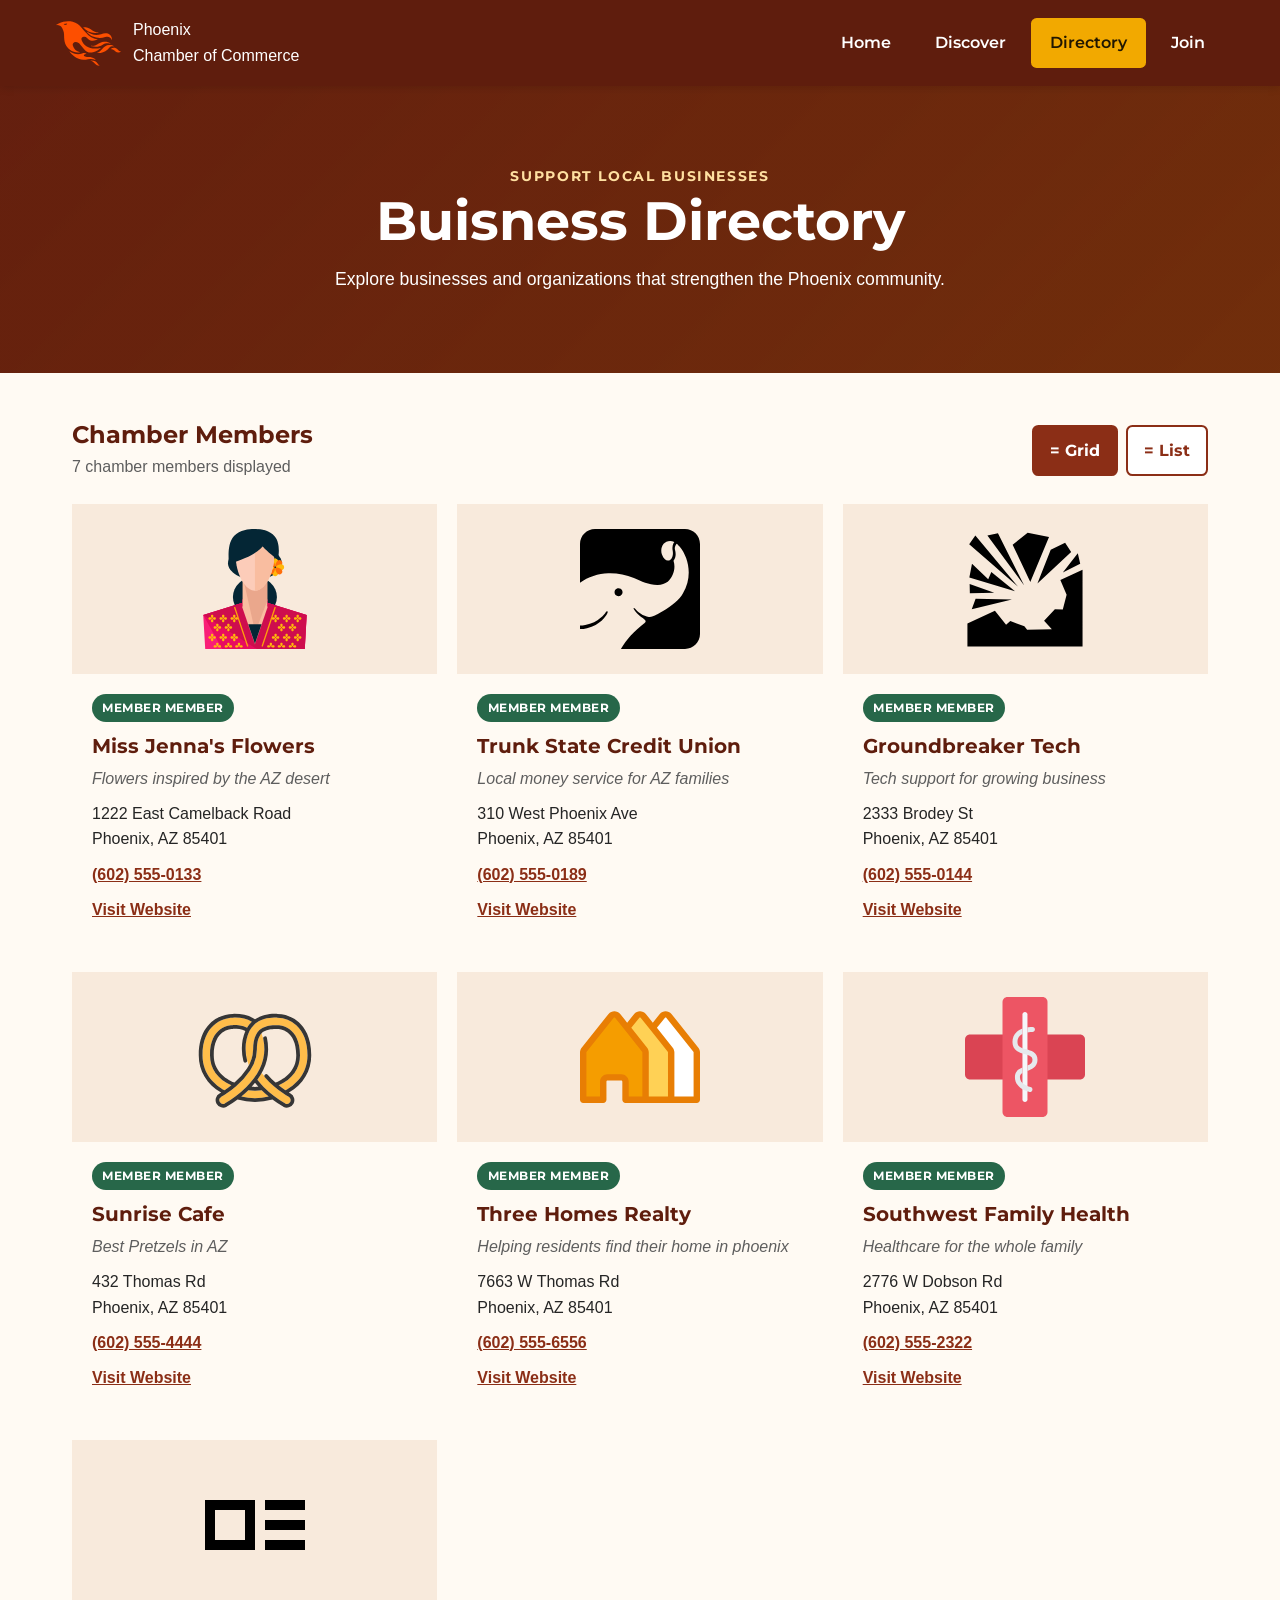
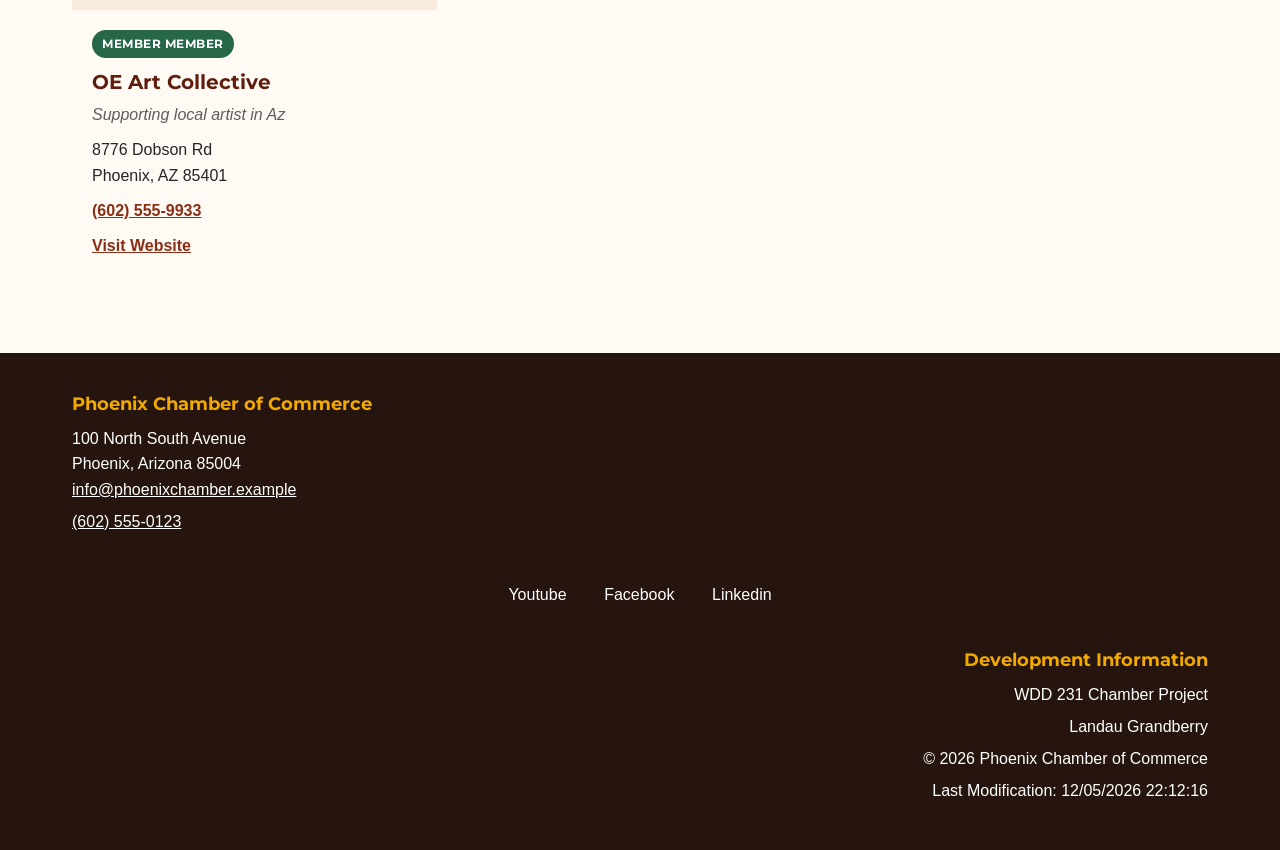
==== chamber/directory.html @ 37478d32 "Finished W02 Assignment" ====
<!DOCTYPE html>
<html lang="en">
<head>
    <meta charset="UTF-8">

    <meta
        name="viewport"
        content="width=device-width, initial-scale=1.0"
    >

    <meta
        name="description"
        content="Explore businesses and organizations that belong to Phoenix Chamber of Commerce."
    >

    <meta name="author" content="Landau Grandberry">

    <title>Business Directory | Phoenix Chamber of Commerce</title>
    
    <link
        rel="icon"
        href="images/favicon-az.ico"
    >

    <meta
        property="og:title"
        content="Phoenix Chamber of Commerce Business Directory"
    >

    <meta
        property="og:description"
        content="Discover local Phoenix businesses, services, and community organizations."
    >

    <meta
        property="og:image"
        content="https://Landau2560.github.io/wdd231/chamber/images/social.preview.webp"
    >

    <meta
        property="og:url"
        content="https://Landau2560.github.io/wdd231/chamber/directory.html"
    >
    <meta property="og:type" content="website">


    <link rel="stylesheet" href="styles/normalize.css">
    <link rel="stylesheet" href="styles/small.css">
    <link rel="stylesheet" href="styles/larger.css">

    <script src="scripts/navigation.js" defer></script>
    <script src="scripts/directory.js" defer></script>
    <script src="scripts/dates.js" defer></script>
</head>

<body>
    <header>
        <div class="header-content">
            <a class="brand" href="index.html">
                <img
                    src="images/Phx-logo.svg"
                    alt="Phoenix Chamber of Commerce Logo"
                    width="70"
                    height="70"
                >

                <div class="brand-text">
                    <span class="brand-text">Phoenix</span>
                    <span class="brand-subtitle">Chamber of Commerce</span>
                </div>
            </a>

            <button
            id="menu-button"
            class="menu-button"
            type="button"
            aria-label="Open navigation menu"
            aria-expanded="false"
            aria-controls="primary-navigation"
            >
                <span aria-hidden="true">=</span>
            </button>
            
            <nav id="primary-navigation" aria-label="Main-navigation">
                <ul class="navigation">
                    <li>
                        <a href="index.html">Home</a>
                    </li>

                    <li>
                        <a href="discover.html">Discover</a>
                    </li>

                    <li>
                        <a
                            href="directory.html"
                            class="active"
                            aria-current="page"
                        >
                            Directory
                        </a>
                    </li>

                    <li>
                        <a href="join.html">Join</a>
                    </li>
                </ul>
                    
            </nav>

        </div>
    </header>

    <main>
        <section class="page-heading">
            <p class="eyebrow">Support Local Businesses</p>
            <h1>Buisness Directory</h1>

            <p>
                Explore businesses and organizations that strengthen the Phoenix community.
            </p>
        </section>

        <section
            class="directory-section"
            aria-labelledby="directory-heading"
        >
            <div class="directory-toolbar">
                <div>
                    <h2 id="directory-heading">Chamber Members</h2>

                    <p id="member-count" aria-live="polite">
                        Loading chamber members...
                    </p>
                </div>

                <div 
                class="view-buttons"
                role="group"
                aria-label="Choose directory layout"
            >
            <button
                id="grid-button"
                class="view-button active-view"
                type="button"
                aria-label="Display members in a grid"
                aria-pressed="true"
            >
                <span aria-hidden="true">=</span>
                Grid
            </button>

                <button
                    id="list-button"
                    class="view-button"
                    type="button"
                    aria-label="Display members in a list"
                    aria-pressed="false"
                >
                    <span aria-hidden="true">=</span>
                    List
                    </button>
                </div>
            </div>

            <div
                id="member-directory"
                class="member-directory grid-view"
                aria-live="polite"
            ></div>
        </section>
    </main>

    <footer>
        <div class="footer-content">
            <section class="footer-contact">
                <h2>Phoenix Chamber of Commerce</h2>

                <address>
                    100 North South Avenue<br>
                    Phoenix, Arizona 85004
                </address>

                <p>
                    <a href="mailto:info@phoenixchamber.example">
                        info@phoenixchamber.example
                    </a>
                </p>
                <p>
                    <a href="tel:+16025551230">
                        (602) 555-0123
                    </a>
                </p>
            </section>

            <nav
                class="social-links"
                aria-label="Social media links"
            >
                <a 
                    href="https://www.youtube.com/"
                    target="_blank"
                    rel="noopener noreferrer"
                    aria-label="Visit our Youtube page"
                > 
                    Youtube
                </a>

                <a
                    href="https://www.Facebook.com/"
                    target="_blank"
                    rel="noopener noreferrer"
                    aria-label="Visit our Facebook page"
                >
                    Facebook
                </a>

                <a
                    href="https://www.linkedin.com/"
                    target="_blank"
                    rel="noopener noreferrer"
                    aria-label="Visit our linkedin page"
                >
                    Linkedin
                </a>
            </nav>

            <section class="footer-development">
                <h2>Development Information</h2>

                <p> WDD 231 Chamber Project</p>
                <p>Landau Grandberry</p>

                <p>
                    &copy; <span id="current-year"></span>
                    Phoenix Chamber of Commerce
                </p>

                <p id="last-modified"></p>
            </section>
        </div>
    </footer>
</body>
</html>
---- chamber/styles/small.css ----
@import url('https://fonts.googleapis.com/css2?family=Montserrat:ital,wght@0,100..900;1,100..900&family=Roboto:ital,wght@0,100..900;1,100..900&display=swap');

:root {
    --primary-color: #8b2e16;
    --primary-dark: #5f1d0d;
    --secondary-color: #f2a900;
    --background-color: #fffaf3;
    --surface-color: #ffffff;
    --light-accent:#f8eadc;
    --text-color: #252525;
    --muted-text: #5e5e5e;
    --border-color: #d7c7b9;
    --success-color: #276749;
    --error-color: #9b1c1c;

    --heading-font: "Montserrat", Arial, sans-serif;
    --body-font: "Source Sans 3", Arial, sans-serif;

    --shadow-small: 0 2px 8px rgb(0 0 0 /12%);
    --shadow-medium: 0 8px 24px rgb(0 0 0 /14%);
    --border-radius: 0.65rem;

}

html {
    scroll-behavior: smooth;
}

body {
    min-width: 320px;
    background-color: var(--background-color);
    color: var(--text-color);
    font-family: var(--body-font);
    line-height: 1.6;
}

h1,
h2,
h3 {
    color: var(--primary-dark);
    font-family: var(--heading-font);
    line-height: 1.2;
}

a:focus-visible,
button:focus-visible {
    outline: 3px solid var(--secondary-color);
    outline-offset: 3px;
}

header {
    position: relative;
    z-index: 10;
    background-color: var(--primary-dark);
    color: white;
    box-shadow: var(--shadow-small);
}

.header-content {
    position: relative;
    max-width: 1200px;
    margin: 0 auto;
    padding: 0.65rem 1rem;
}

.brand {
    display: inline-flex;
    align-items: center;
    gap: 0.75rem;
    color: white;
    text-decoration: none;
}

.brand img {
    width: 58px;
    height: 58px;
}

.brand-text {
    display: flex;
    flex-direction: column;
}

.brand-name {
    font-family: var(--heading-font);
    font-size: 1.35rem;
    font-weight: 700;
    line-height: 1.1;
}

.brand-subtitle {
    font-size: 0.9;
}

.menu-button {
    position: absolute;
    top: 1rem;
    right: 1rem;
    min-width: 48px;
    min-height: 48px;
    padding: 0.4rem;
    border: 1px solid rgb(255, 255, 255 / 55%);
    border-radius: 0.4rem;
    background-color: transparent;
    color: white;
    font-size: 1.75rem;
    cursor: pointer;
}

.menu-button:hover {
    background-color: rgb(255, 255, 255 / 14%);
}

#primary-navigation {
    display: none;
    margin-top: 0.75rem;
}

#primary-navigation.open {
    display: block;
}

.navigation {
    display: flex;
    flex-direction: column;
    gap: 0.25rem;
    margin: 0;
    padding: 0;
    list-style: none;
}

.navigation a {
    display: block;
    padding: 0.85rem 1rem;
    border-radius: 0.35rem;
    color: white;
    font-family: var(--heading-font);
    font-weight: 600;
    text-decoration: none;
}

.navigation a:hover {
    background-color: rgb(255, 255, 255 / 14%);
}

.navigation a.active {
    background-color: var(--secondary-color);
    color: #211700;
}

main {
    width: 100%;
}

.page-heading {
    padding: 3.5rem 1rem;
    background: linear-gradient(rgb(95 29 13 / 88%), rgb(95 29 13 / 88%)), linear-gradient(135deg, #8b2e16, #f2a900);
    color: white;
    text-align: center;
}

.page-heading h1 {
    margin-bottom: 0.75rem;
    color: white;
    font-size: clamp(2rem, 8vw, 3.4rem);
}

.page-heading p {
    max-width: 700px;
    margin-right: auto;
    margin-bottom: 0;
    margin-left: auto;
    font-size: 1.1rem;
}

.page-heading .eyebrow {
    margin-bottom: 0.35;
    color: #ffe0a1;
    font-family: var(--heading-font);
    font-size: 0.85rem;
    font-weight: 700;
    letter-spacing: 0.12em;
    text-transform: uppercase;
}

.directory-section {
    max-width: 1200px;
    margin: 0 auto;
    padding: 2rem 1rem 3rem;
}

.directory-toolbar {
    display: flex;
    flex-direction: column;
    gap: 1rem;
    margin-bottom: 1.5rem;
}

.directory-toolbar h2 {
    margin-bottom: 0.25rem;
    font-size: 1.5rem;
}

.directory-toolbar p {
    margin-bottom: 0;
    color: var(--muted-text);
}

.view-buttons {
    display: grid;
    grid-template-columns: 1fr 1fr;
    gap: 0.5rem;
    width: 100%;
}

.view-button {
    min-height: 48px;
    padding: 0.65rem 1rem;
    border: 2px solid var(--primary-color);
    border-radius: 0.4rem;
    background-color: var(--surface-color);
    color: var(--primary-color);
    font-family: var(--heading-font);
    font-weight: 700;
    cursor: pointer;
}

.view-button:hover {
    background-color: var(--light-accent);
}

.view-button.active-view {
    background-color: var(--primary-color);
    color: white;
}

.member-directory {
    width: 100%;
}

.member-directory.grid-view {
    display: grid;
    grid-template-columns: 1fr;
    gap: 1.25rem;
}

.member-card:hover {
    box-shadow: var(--shadow-medium);
    transform: translate(-2px);
    transition: transform 0.3 ease, box-shadow 0.2 ease;
}

.member-logo-container {
    display: grid;
    min-height: 170px;
    place-items: center;
    padding: 1rem;
    background-color: var(--light-accent);
}

.member-logo {
    width: 150px;
    height: 120px;
    object-fit: contain;
}

.member-information {
    padding: 1.25rem;
}

.member-information h3 {
    margin-bottom: 0.5rem;
    font-size: 1.25rem;
}

.member-tagline {
    margin-bottom: 1rem;
    color: var(--muted-text);
    font-style: italic;
}

.member-information address,
.member-information p {
    margin-bottom: 0.6rem;
}

.member-information a {
    color: var(--primary-color);
    font-weight: 600;
    overflow-wrap: anywhere;
}

.member-information a:hover {
    color: var(--primary-dark);
}

.membership-badge {
    display: inline-block;
    margin-bottom: 0.75rem;
    padding: 0.25rem 0.65rem;
    border-radius: 999px;
    background-color: var(--primary-dark);
    color: white;
    font-family: var(--heading-font);
    font-size: 0.78rem;
    font-weight: 700;
    letter-spacing: 0.04em;
    text-transform: uppercase;
}

.membership-badge.gold {
    background-color: #725100;
    color: white;
}

.membership-badge.silver {
    background-color: #4c5861;
}

.membership-badge.member {
    background-color: var(--success-color);
    color: white;
}

.member-directory.list-view {
    display: block;
}

.list-view .member-card {
    display: grid;
    grid-template-columns: 1fr;
    margin-bottom: 0.75rem;
    border-radius: 0;
    box-shadow: none;
}

.list-view .member-card:nth-child(even) {
    background-color: var(--light-accent);
}

.list-view .member-logo-container {
    display: none;
}

.list-view .member-information {
    display: grid;
    grid-template-columns: 1fr;
    gap: 0.25rem;
    padding: 1rem;
}

.list-view .member-information h3,
.list-view .member-information p,
.list-view .member-information address,
.list-view .membership-badge {
    margin-bottom: 0.3rem;
}

.list-view .member-tagline {
    display: none;
}

.status-message {
    padding: 1rem;
    border-radius: var(--border-radius);
    background-color: var(--light-accent);
    text-align: center;
}

.error-message {
    border: 2px solid var(--error-color);
    background-color: #fff1f1;
    color: var(--error-color);
}

footer {
    background-color: #25150e;
    color: white;
}

.footer-content {
    display: grid;
    grid-template-columns: 1fr;
    gap: 2rem;
    max-width: 1200px;
    margin: 0 auto;
    padding: 2.5rem 1rem;
}

footer h2 {
    margin-bottom: 0.75rem;
    color: var(--secondary-color);
    font-size: 1.1rem;
}

footer p {
    margin-bottom: 0.4rem;
}

footer a {
    color: white;
}

footer a:hover {
    color: var(--secondary-color);
}

.social-links {
    display: flex;
    flex-wrap: wrap;
    align-items: flex-start;
    gap: 0.75rem;
}

.social-links a {
    display: inline-flex;
    min-height: 44px;
    align-items: center;
    justify-content: center;
    padding: 0.55rem 0.8rem;
    border: 1px solid rgb(255, 255, 255 / 50%);
    border-radius: 0.35rem;
    text-decoration: none;
}

.social-links a:hover {
    border-color: var(--secondary-color);
    background-color: var(--secondary-color);
    color: #211700;
}
---- chamber/styles/larger.css ----
@media screen and (min-width: 700px) {
    .header-content {
        display: flex;
        min-height: 86px;
        align-items: center;
        justify-content: space-between;
    }

    .brand img {
        width: 65px;
        height: 65px;
    }

    .brand-name {
        font-size: 1.5rem;
    }

    .menu-button {
        display: none;
    }

    #primary-navigation {
        display: block;
        margin-top: 0;
    }

    .navigation {
        flex-direction: row;
        align-items: center;
        gap: 0.35rem;
    }

    .navigation a {
        padding: 0.75rem 0.9rem;
    }

    .page-heading {
        padding: 5rem 2rem;
    }

    .directory-section {
        padding: 3rem 2rem 4rem;
    }

    .directory-toolbar {
        flex-direction: row;
        align-items: center;
        justify-content: space-between;
    }

    .view-buttons {
        display: flex;
        width: auto;
    }

    .member-directory.grid-view {
        grid-template-columns: repeat(2, minmax(0, 1fr));
    }

    .list-view .member-information {
        grid-template-columns: 
            minmax(160px, 1.4fr)
            minmax(160px, 1.5fr)
            minmax(120px, 1fr)
            minmax(150px, 1fr);
        align-items: center;
        gap: 1rem;
    }

    .list-view .membership-badge {
        justify-self: start;
    }

    .footer-content {
        grid-template-columns: 1.2fr, 1fr, 1.3fr;
        align-items: start;
        padding-right: 2rem;
        padding-left: 2rem;
    }

    .footer-development {
        text-align: right;
    }

    .social-links {
        justify-content: center;
    }
    
}

@media screen and (min-width: 1000px) {
    .member-directory.grid-view {
        grid-template-columns: repeat(3, minmax(0, 1fr));
    }

    .navigation a {
        padding-right: 1.2rem;
        padding-left: 1.2rem;
    }
}
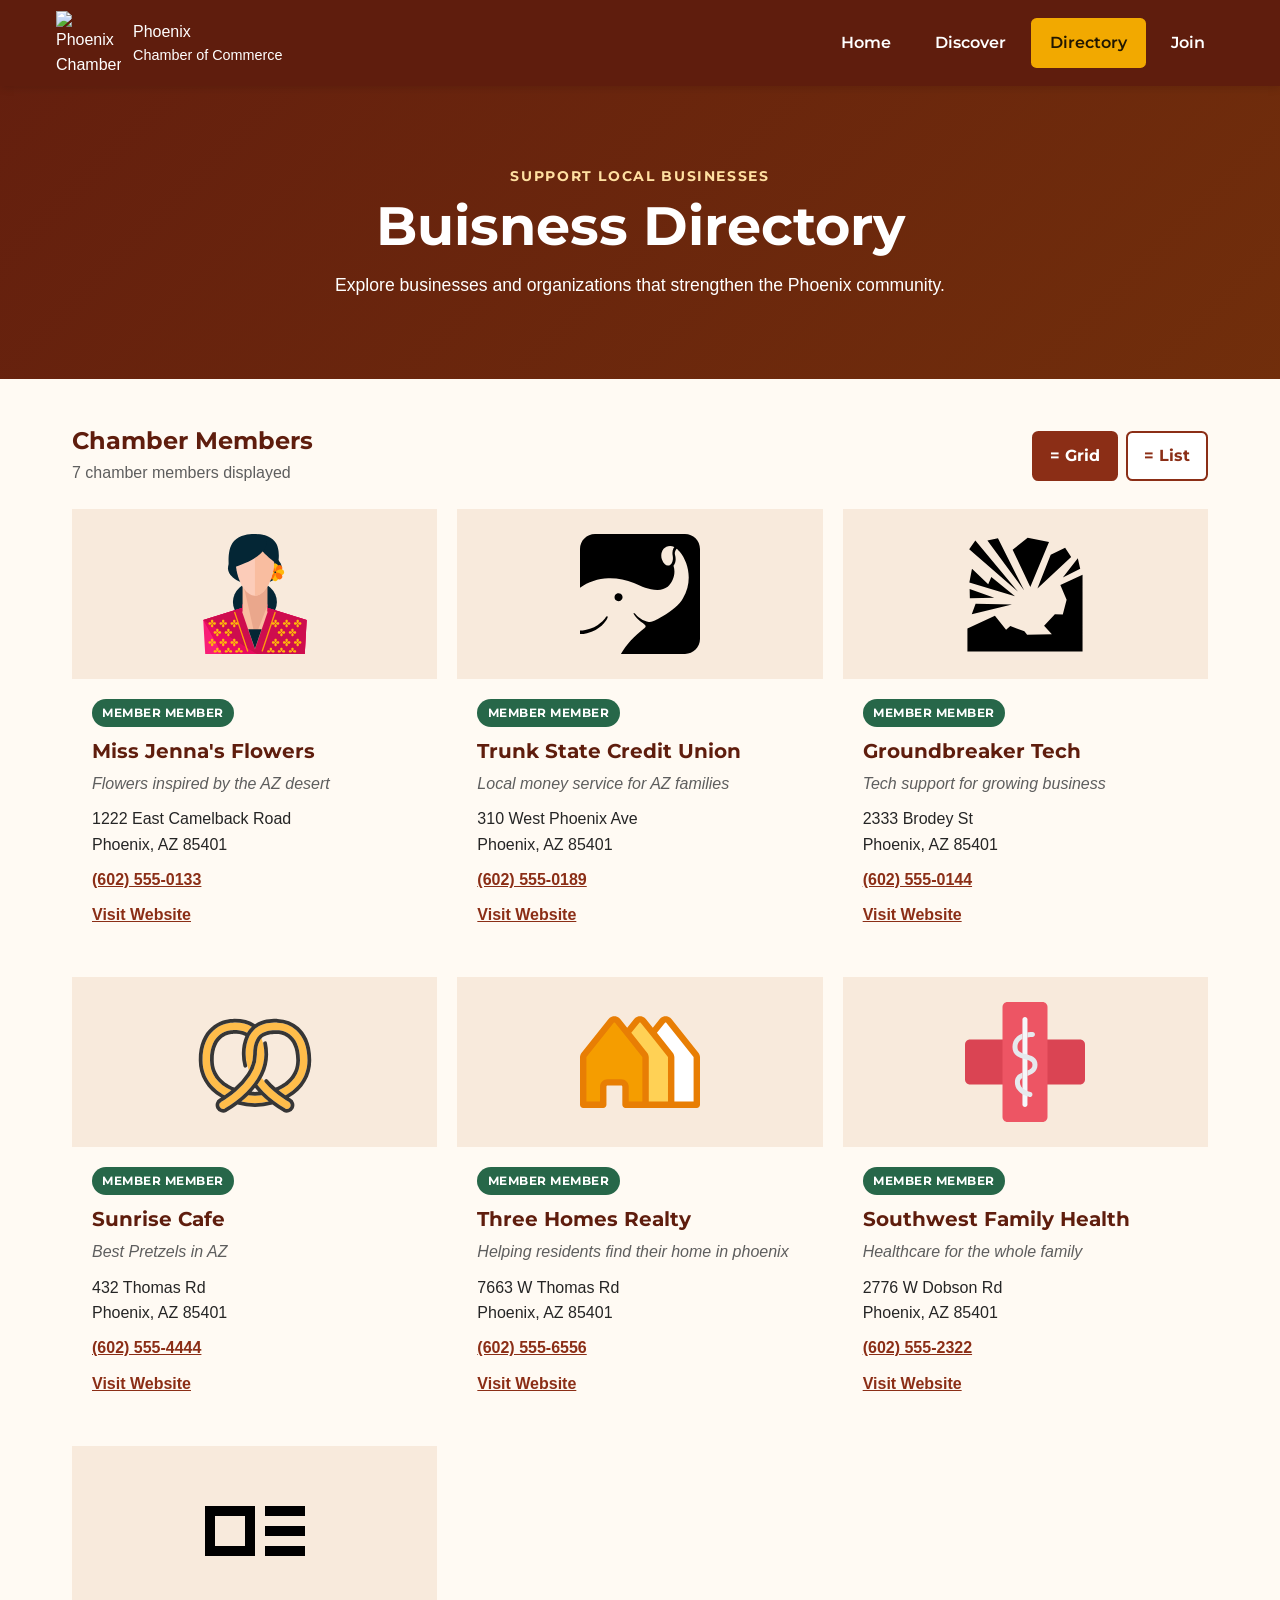
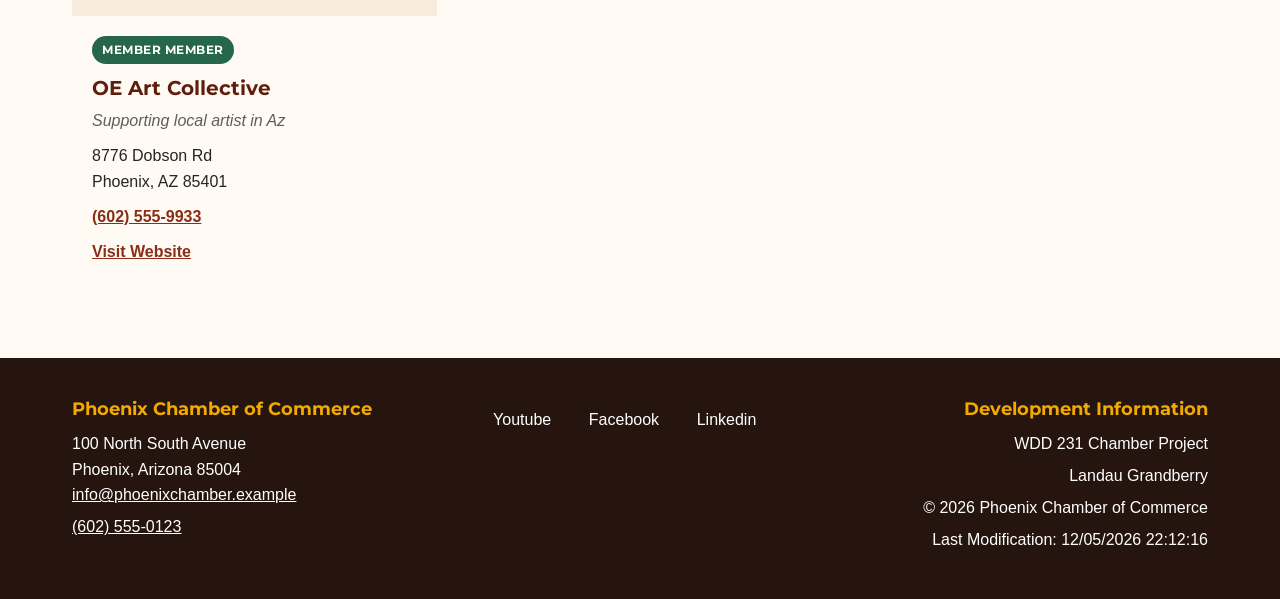
==== commit 499d78a3: "Made Modifications to W02 Assignment" ====
--- a/chamber/directory.html
+++ b/chamber/directory.html
@@ -43,6 +43,10 @@
     >
     <meta property="og:type" content="website">
 
+    <link rel="preconnect" href="https://fonts.googleapis.com">
+    <link rel="preconnect" href="https://fonts.gstatic.com" crossorigin>
+    <link href="https://fonts.googleapis.com/css2?family=Montserrat:ital,wght@0,100..900;1,100..900&family=Roboto:ital,wght@0,100..900;1,100..900&display=swap" rel="stylesheet">
+
 
     <link rel="stylesheet" href="styles/normalize.css">
     <link rel="stylesheet" href="styles/small.css">
@@ -58,7 +62,7 @@
         <div class="header-content">
             <a class="brand" href="index.html">
                 <img
-                    src="images/Phx-logo.svg"
+                    src="images/phx-logo.svg"
                     alt="Phoenix Chamber of Commerce Logo"
                     width="70"
                     height="70"
--- a/chamber/styles/small.css
+++ b/chamber/styles/small.css
@@ -1,5 +1,3 @@
-@import url('https://fonts.googleapis.com/css2?family=Montserrat:ital,wght@0,100..900;1,100..900&family=Roboto:ital,wght@0,100..900;1,100..900&display=swap');
-
 :root {
     --primary-color: #8b2e16;
     --primary-dark: #5f1d0d;
@@ -89,7 +87,7 @@
 }
 
 .brand-subtitle {
-    font-size: 0.9;
+    font-size: 0.9rem;
 }
 
 .menu-button {
@@ -99,7 +97,7 @@
     min-width: 48px;
     min-height: 48px;
     padding: 0.4rem;
-    border: 1px solid rgb(255, 255, 255 / 55%);
+    border: 1px solid rgb(255, 255, 255 / 0.55);
     border-radius: 0.4rem;
     background-color: transparent;
     color: white;
@@ -108,7 +106,7 @@
 }
 
 .menu-button:hover {
-    background-color: rgb(255, 255, 255 / 14%);
+    background-color: rgb(255, 255, 255 / 0.14);
 }
 
 #primary-navigation {
@@ -140,7 +138,7 @@
 }
 
 .navigation a:hover {
-    background-color: rgb(255, 255, 255 / 14%);
+    background-color: rgb(255, 255, 255 / 0.14);
 }
 
 .navigation a.active {
@@ -174,7 +172,7 @@
 }
 
 .page-heading .eyebrow {
-    margin-bottom: 0.35;
+    margin-bottom: 0.35rem;
     color: #ffe0a1;
     font-family: var(--heading-font);
     font-size: 0.85rem;
@@ -247,7 +245,7 @@
 .member-card:hover {
     box-shadow: var(--shadow-medium);
     transform: translate(-2px);
-    transition: transform 0.3 ease, box-shadow 0.2 ease;
+    transition: transform 0.3s ease, box-shadow 0.2s ease;
 }
 
 .member-logo-container {
@@ -418,7 +416,7 @@
     align-items: center;
     justify-content: center;
     padding: 0.55rem 0.8rem;
-    border: 1px solid rgb(255, 255, 255 / 50%);
+    border: 1px solid rgb(255, 255, 255 / 0.5);
     border-radius: 0.35rem;
     text-decoration: none;
 }
--- a/chamber/styles/larger.css
+++ b/chamber/styles/larger.css
@@ -72,7 +72,7 @@
     }
 
     .footer-content {
-        grid-template-columns: 1.2fr, 1fr, 1.3fr;
+        grid-template-columns: 1.2fr 1fr 1.3fr;
         align-items: start;
         padding-right: 2rem;
         padding-left: 2rem;
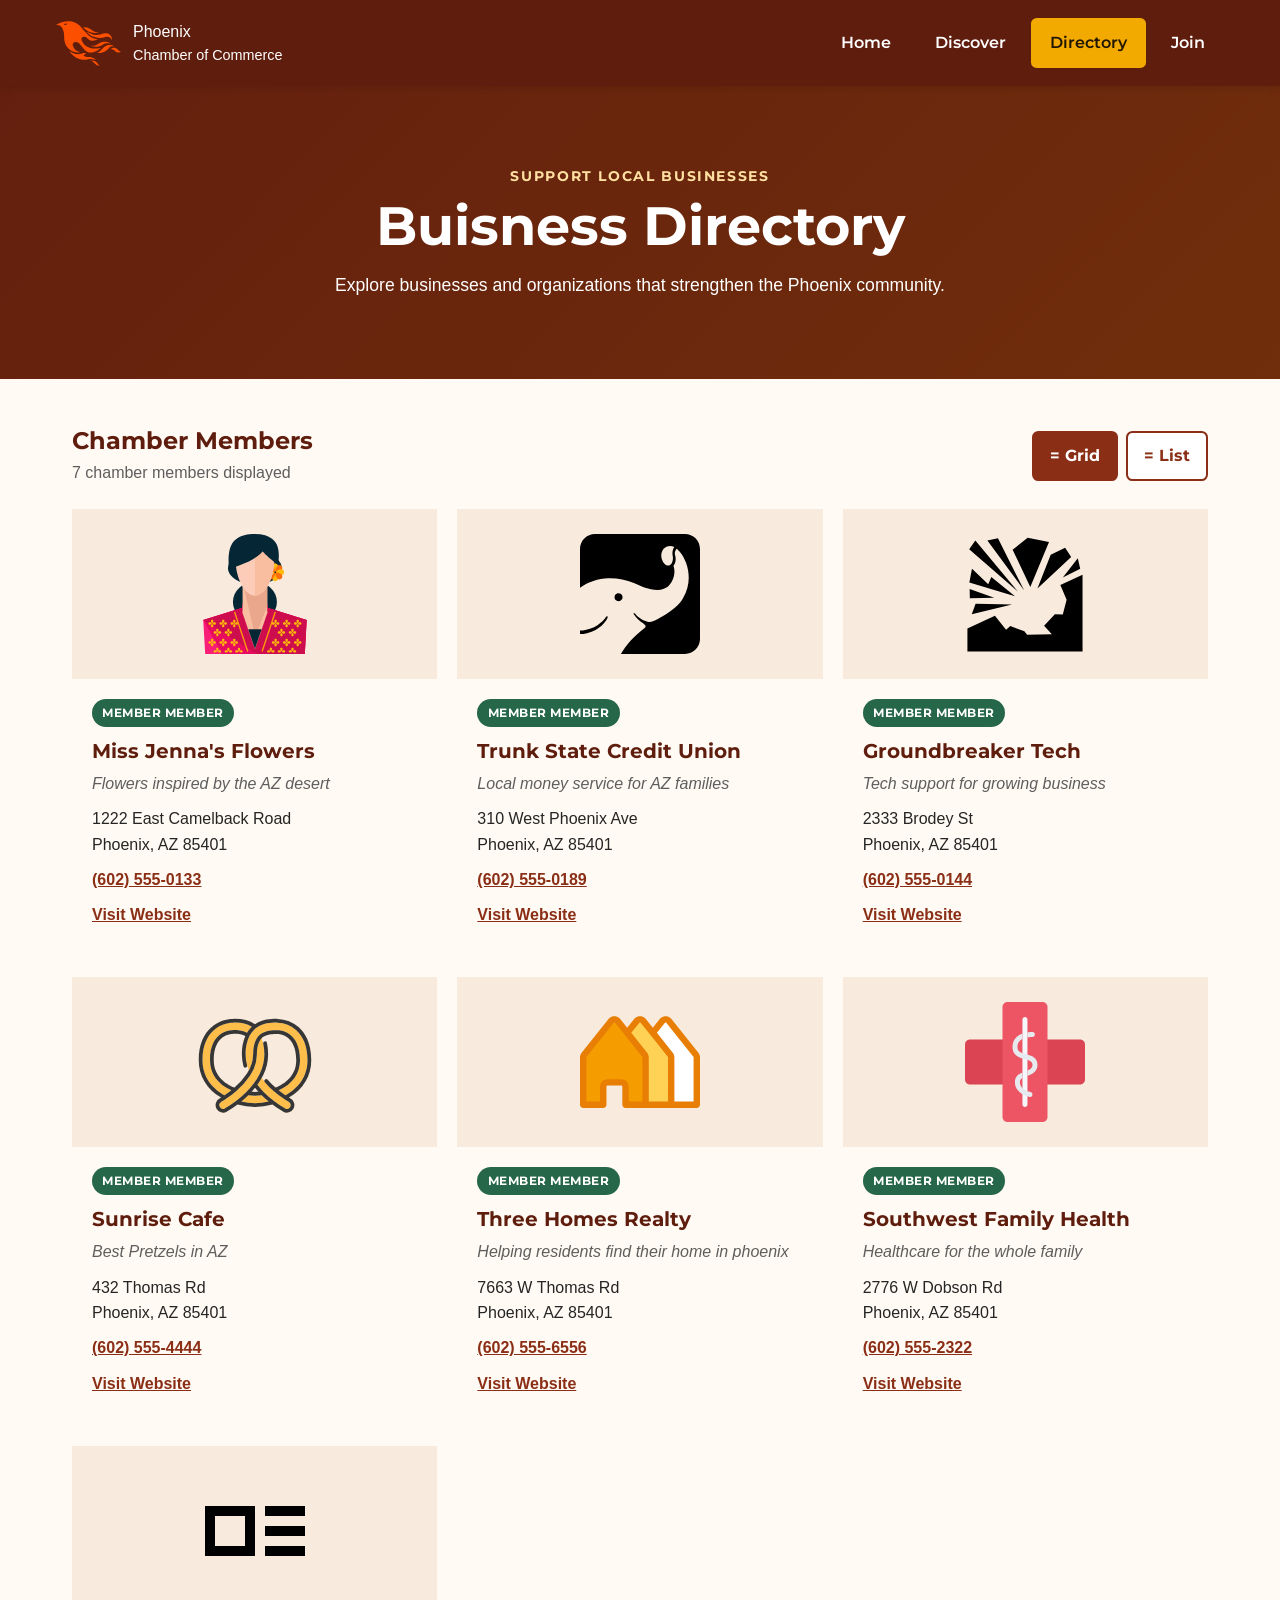
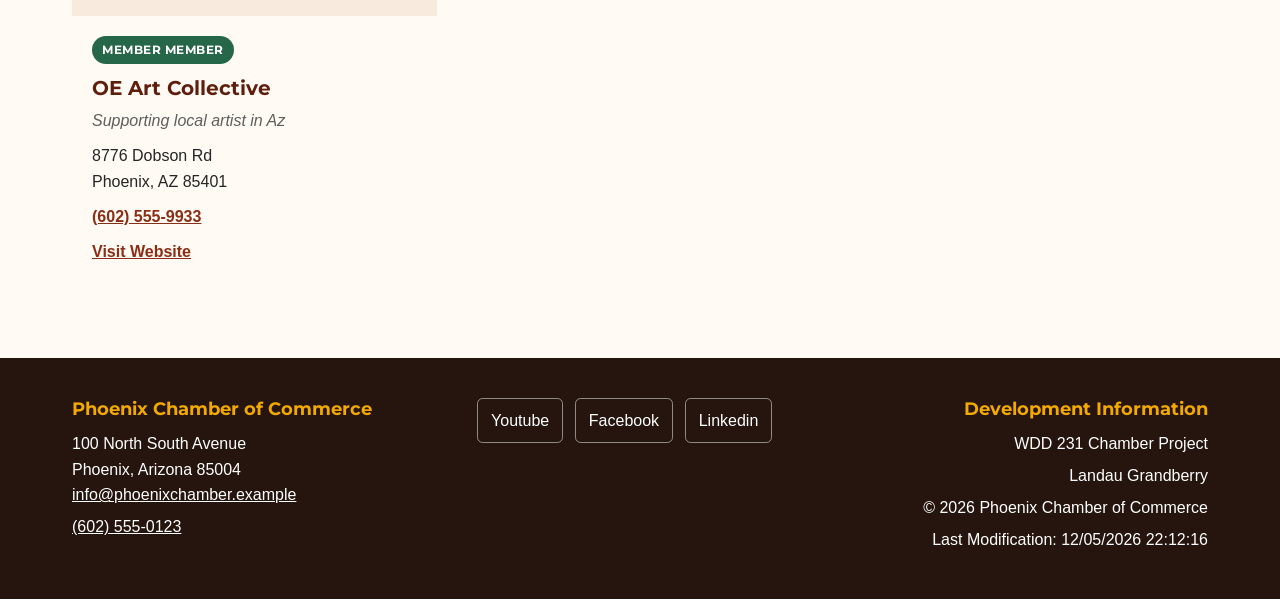
==== commit b63f1622: "fixed the logo" ====
--- a/chamber/directory.html
+++ b/chamber/directory.html
@@ -62,7 +62,7 @@
         <div class="header-content">
             <a class="brand" href="index.html">
                 <img
-                    src="images/phx-logo.svg"
+                    src="images/phoenix-logo.svg"
                     alt="Phoenix Chamber of Commerce Logo"
                     width="70"
                     height="70"
--- a/chamber/styles/small.css
+++ b/chamber/styles/small.css
@@ -97,7 +97,7 @@
     min-width: 48px;
     min-height: 48px;
     padding: 0.4rem;
-    border: 1px solid rgb(255, 255, 255 / 0.55);
+    border: 1px solid rgb(255, 255, 255, 0.55);
     border-radius: 0.4rem;
     background-color: transparent;
     color: white;
@@ -106,7 +106,7 @@
 }
 
 .menu-button:hover {
-    background-color: rgb(255, 255, 255 / 0.14);
+    background-color: rgb(255, 255, 255, 0.14);
 }
 
 #primary-navigation {
@@ -138,7 +138,7 @@
 }
 
 .navigation a:hover {
-    background-color: rgb(255, 255, 255 / 0.14);
+    background-color: rgb(255, 255, 255, 0.14);
 }
 
 .navigation a.active {
@@ -416,7 +416,7 @@
     align-items: center;
     justify-content: center;
     padding: 0.55rem 0.8rem;
-    border: 1px solid rgb(255, 255, 255 / 0.5);
+    border: 1px solid rgb(255, 255, 255, 0.5);
     border-radius: 0.35rem;
     text-decoration: none;
 }
